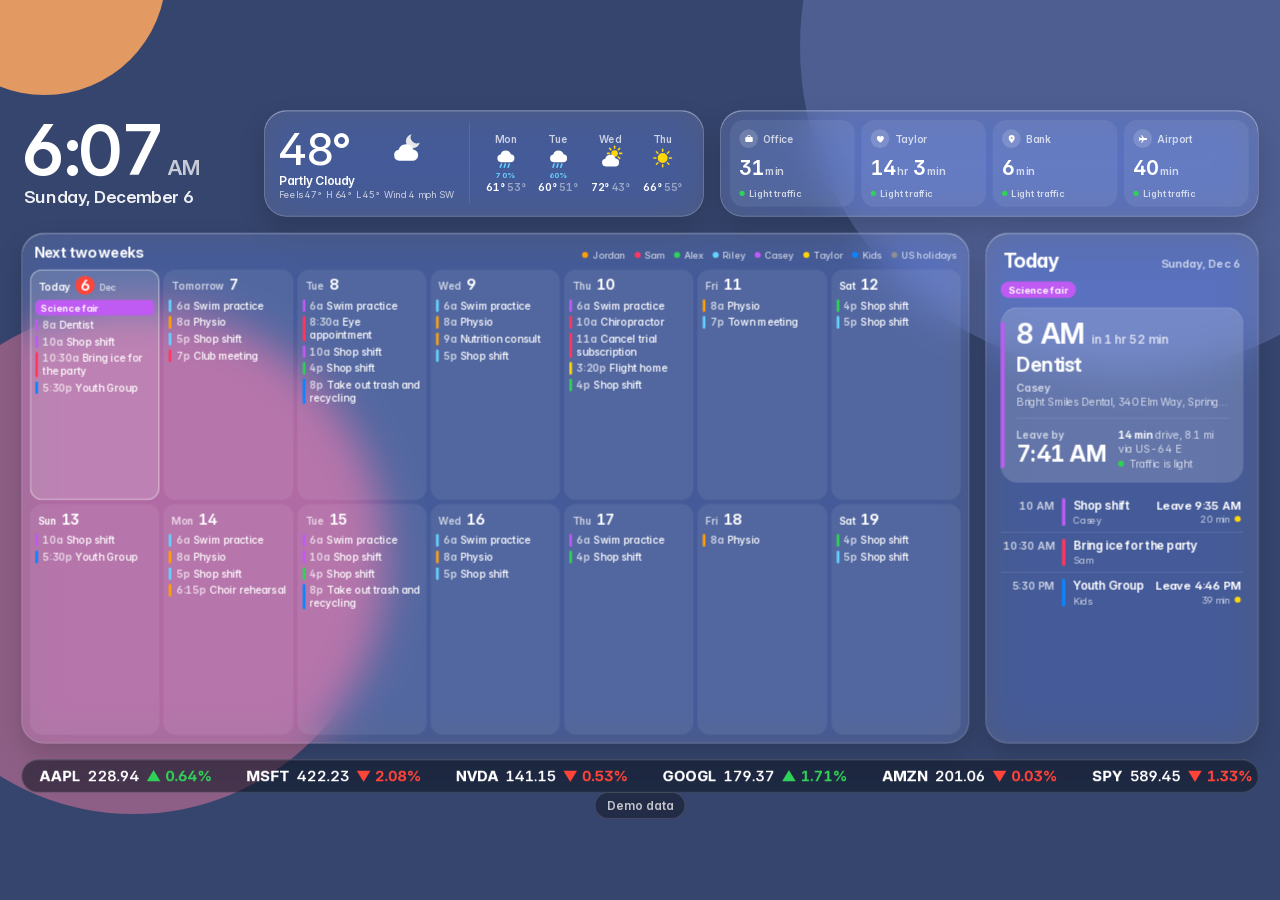
==== web/index.html @ 5ccfbdea "Add the family dashboard: server, TV page, settings site and Pi installer A calendar-first TV dashbo" ====
<!DOCTYPE html>
<html lang="en">
<head>
  <meta charset="utf-8">
  <meta name="viewport" content="width=device-width, initial-scale=1">
  <meta name="color-scheme" content="dark">
  <title>Family Dashboard</title>
  <link rel="preload" href="fonts/Inter.woff2" as="font" type="font/woff2" crossorigin>
  <link rel="stylesheet" href="styles.css">
</head>
<body class="booting">
  <div class="photo" aria-hidden="true"></div>
  <div class="photo" aria-hidden="true"></div>
  <div class="sky" aria-hidden="true">
    <div class="orb orb-b"></div>
    <div class="orb orb-a"></div>
    <div class="orb orb-c"></div>
  </div>

  <main class="stage" id="stage">
    <section class="clock" aria-label="Date and time">
      <div class="clock-time" id="clock-time"></div>
      <div class="clock-date" id="clock-date"></div>
    </section>

    <section class="glass weather" id="weather" aria-label="Weather"></section>

    <section class="glass drive" id="drive" aria-label="Drive times"></section>

    <section class="glass calendar" aria-label="Next two weeks">
      <div class="cal-top">
        <h2>Next two weeks</h2>
        <div class="legend" id="legend"></div>
      </div>
      <div class="cal-grid" id="cal-grid"></div>
    </section>

    <section class="glass focus" id="focus" aria-label="Day at a glance"></section>

    <section class="ticker" id="ticker" aria-label="Stock prices"></section>
  </main>

  <div class="status" id="status" aria-live="polite"></div>
  <div class="dim" aria-hidden="true"></div>

  <script src="config.js"></script>
  <script src="icons.js"></script>
  <script src="demo.js"></script>
  <script src="app.js"></script>
</body>
</html>
---- web/styles.css ----
/* Family Dashboard — liquid glass, no gradients.
   Fixed 1920×1080 stage, scaled to fit any display. The calendar leads. */

@font-face {
  font-family: "Inter Dashboard";
  src: url("fonts/Inter.woff2") format("woff2");
  font-weight: 100 900;
  font-display: block;
}

:root {
  /* Sky: set at runtime by app.js (these are the night values) */
  --sky: #0B1626;
  --orb-a: #1A3259;
  --orb-b: #132A47;
  --orb-c: #33496E;

  --glass-fill: rgba(255, 255, 255, 0.12);
  --glass-edge: rgba(255, 255, 255, 0.24);
  --glass-spec: rgba(255, 255, 255, 0.5);
  --glass-blur: 30px;
  --well: rgba(255, 255, 255, 0.07);
  --well-strong: rgba(255, 255, 255, 0.16);

  --ink: #FFFFFF;
  --ink-2: rgba(255, 255, 255, 0.72);
  --ink-3: rgba(255, 255, 255, 0.46);
  --hair: rgba(255, 255, 255, 0.14);

  --green: #30D158;
  --yellow: #FFD60A;
  --orange: #FF9F0A;
  --red: #FF453A;
  --teal: #64D2FF;

  --r-card: 34px;
  --r-inner: 20px;
  --r-chip: 12px;

  --font: -apple-system, BlinkMacSystemFont, "SF Pro Display", "SF Pro Text",
          "Inter Dashboard", "Helvetica Neue", Arial, sans-serif;
}

* { box-sizing: border-box; margin: 0; padding: 0; }

html, body {
  width: 100%;
  height: 100%;
  overflow: hidden;
  background: var(--sky);
  color: var(--ink);
  font-family: var(--font);
  -webkit-font-smoothing: antialiased;
  font-feature-settings: "cv11", "ss01";
  cursor: none;
  /* No background fade: a 90 s colour transition repaints the whole screen every frame
     (12 fps on a Pi 4 for the first minute and a half). The sky changes in steps instead. */
}

body.show-cursor { cursor: default; }
body.booting, body.booting .orb { transition: none; }

h2 { font: inherit; }

/* ---------- Light appearance: sunrise to sunset ---------- */

body.light {
  --glass-fill: rgba(255, 255, 255, 0.52);
  --glass-edge: rgba(255, 255, 255, 0.75);
  --glass-spec: rgba(255, 255, 255, 0.95);
  --well: rgba(255, 255, 255, 0.5);
  --well-strong: rgba(255, 255, 255, 0.82);
  --ink: #1C1C1E;
  --ink-2: rgba(60, 60, 67, 0.82);
  --ink-3: rgba(60, 60, 67, 0.55);
  --hair: rgba(60, 60, 67, 0.16);
  --green: #248A3D;
  --yellow: #B25000;
  --orange: #C93400;
  --red: #D70015;
  --teal: #0071A4;
  --wx-cloud: #A9B1BC;
  --wx-cloud-dim: #C8CDD4;
}
body.light .glass { box-shadow: inset 0 1px 0 var(--glass-spec), 0 18px 40px rgba(31, 52, 84, 0.12); }
body.light .chip { background: rgba(255, 255, 255, 0.7); }
body.light .day.today { box-shadow: inset 0 0 0 1.5px rgba(0, 0, 0, 0.22); }
body.light .day.today .day-head .n, body.light .chip-ev:not(.light), body.light .ev.allday:not(.light) { color: #FFFFFF; }

.wx .wc { fill: var(--wx-cloud, #FFFFFF); }
.wx .wd { fill: var(--wx-cloud-dim, #D1D1D6); }
.wx .ws { stroke: var(--wx-cloud, #FFFFFF); }
.wx .wsd { stroke: var(--wx-cloud-dim, #D1D1D6); }

/* ---------- Family photo background ---------- */

.photo { position: fixed; inset: 0; background: center / cover no-repeat; opacity: 0; transition: opacity 2s ease; display: none; }
body.photos .photo { display: block; }
.photo.on { opacity: 1; }
.photo::after { content: ""; position: absolute; inset: 0; background: rgba(0, 0, 0, var(--photo-dim, 0.3)); }
body.light .photo::after { background: rgba(255, 255, 255, calc(var(--photo-dim, 0.3) * 0.75)); }
body.bg-custom .sky { display: none; }
body.photos .sky { display: none; }
body.lite .photo { transition: none; }
/* Without blur the glass needs more body to stay readable over a busy photo */
body.lite.photos .glass { background: rgba(22, 26, 34, 0.66); }
body.lite.photos.light .glass { background: rgba(255, 255, 255, 0.78); }
body.photos .clock { text-shadow: 0 2px 12px rgba(0, 0, 0, 0.35); }
body.photos.light .clock { text-shadow: 0 1px 10px rgba(255, 255, 255, 0.6); }

/* ---------- Sky ---------- */

.sky { position: fixed; inset: 0; overflow: hidden; pointer-events: none; }

.orb {
  position: absolute;
  border-radius: 50%;
  transition: background-color 90s linear;
  will-change: transform;
}

/* Sized in vw so the sky composition follows the scaled stage */
.orb-a { width: 39.6vw; height: 39.6vw; left: -9.4vw; top: 24vw; background: var(--orb-a); animation: drift-a 180s ease-in-out infinite alternate; }
.orb-b { width: 51vw; height: 51vw; right: -13.5vw; top: -21.9vw; background: var(--orb-b); animation: drift-b 240s ease-in-out infinite alternate; }
.orb-c { width: 19vw; height: 19vw; left: -6vw; top: -11.6vw; background: var(--orb-c); animation: drift-c 150s ease-in-out infinite alternate; }

@keyframes drift-a { to { transform: translate(7.3vw, -4.7vw); } }
@keyframes drift-b { to { transform: translate(-6.3vw, 5.7vw); } }
@keyframes drift-c { to { transform: translate(3.6vw, -0.6vw); } }

/* ---------- Stage ---------- */

.stage {
  position: absolute;
  left: 50%;
  top: 50%;
  width: 1920px;
  height: 1080px;
  padding: 30px 32px 34px;
  display: grid;
  /* Clock, weather, drive (cols 3-4) on top; the calendar (cols 1-3) gets most of the width */
  grid-template-columns: 340px 660px 374px 410px;
  grid-template-rows: 168px 1fr;
  gap: 24px;
}

body.has-ticker .stage { grid-template-rows: 160px 1fr 50px; padding-bottom: 26px; }

/* Free layout (Settings → Layout): each widget is placed by its own left/top/width/height */
body.free .stage { display: block; }

.glass {
  position: relative;
  background: var(--glass-fill);
  -webkit-backdrop-filter: blur(var(--glass-blur)) saturate(170%);
  backdrop-filter: blur(var(--glass-blur)) saturate(170%);
  border: 1px solid var(--glass-edge);
  border-radius: var(--r-card);
  box-shadow: inset 0 1px 0 var(--glass-spec), inset 0 -1px 0 rgba(255, 255, 255, 0.06), 0 18px 40px rgba(0, 0, 0, 0.16);
  min-width: 0;
  min-height: 0;
}

@supports (corner-shape: squircle) {
  .glass { corner-shape: squircle; border-radius: 52px; }
  .day, .next, .tile { corner-shape: squircle; }
  .day { border-radius: 28px; }
  .next { border-radius: 36px; }
  .tile { border-radius: 30px; }
}

.note { font-size: 17px; line-height: 1.4; color: var(--ink-2); padding: 4px 2px; max-width: 46ch; }

/* ---------- Clock ---------- */

.clock { grid-column: 1; grid-row: 1; display: flex; flex-direction: column; justify-content: center; padding-left: 4px; }

.clock-time {
  font-size: 104px;
  font-weight: 600;
  line-height: 0.88;
  letter-spacing: -0.045em;
  font-variant-numeric: tabular-nums;
  margin-left: -4px;
  white-space: nowrap;
}

.clock-time .ampm { font-size: 32px; letter-spacing: 0; margin-left: 8px; color: var(--ink-2); }
.clock-date { font-size: 26px; font-weight: 600; margin-top: 10px; opacity: 0.92; }

/* ---------- Weather ---------- */

.weather {
  grid-column: 2;
  grid-row: 1;
  padding: 18px 22px;
  display: grid;
  grid-template-columns: auto 1fr;
  gap: 22px;
  align-items: center;
}

.now { display: grid; grid-template-columns: auto auto; column-gap: 10px; align-items: center; }
.now .wx { width: 48px; height: 48px; }
.now-temp { font-size: 66px; font-weight: 500; letter-spacing: -0.04em; line-height: 1; font-variant-numeric: tabular-nums; }
.now-text { grid-column: 1 / -1; display: flex; flex-direction: column; gap: 2px; margin-top: 4px; }
.now-cond { font-size: 18px; font-weight: 600; white-space: nowrap; }
.now-sub { font-size: 14px; color: var(--ink-2); white-space: nowrap; font-variant-numeric: tabular-nums; }

.days {
  display: grid;
  grid-template-columns: repeat(4, 1fr);
  border-left: 1px solid var(--hair);
  padding-left: 14px;
  height: 100%;
}

.fday { display: flex; flex-direction: column; align-items: center; justify-content: center; gap: 2px; font-variant-numeric: tabular-nums; }
.fday-name { font-size: 15px; font-weight: 600; color: var(--ink-2); }
.fday .wx { width: 34px; height: 34px; }
.fday-pop { font-size: 11.5px; font-weight: 700; color: var(--teal); height: 13px; }
.fday-t { font-size: 16px; font-weight: 600; }
.fday-t span { color: var(--ink-3); margin-left: 4px; }

/* ---------- Drive ---------- */

.drive {
  grid-column: 3 / span 2;
  grid-row: 1;
  padding: 14px;
  display: grid;
  grid-template-columns: repeat(4, 1fr);
  gap: 10px;
}

.drive .note { grid-column: 1 / -1; align-self: center; padding: 0 10px; }

.tile {
  background: var(--well);
  border-radius: var(--r-inner);
  padding: 14px 14px 12px;
  display: flex;
  flex-direction: column;
  justify-content: space-between;
  min-width: 0;
}

.tile-head { display: flex; align-items: center; gap: 8px; min-width: 0; }
.tile-icon { width: 28px; height: 28px; flex: none; border-radius: 50%; display: grid; place-items: center; background: rgba(255, 255, 255, 0.16); }
.tile-icon svg { width: 15px; height: 15px; }
.tile-name { font-size: 15px; font-weight: 600; color: var(--ink-2); white-space: nowrap; overflow: hidden; text-overflow: ellipsis; }
.tile-mins { font-size: 30px; font-weight: 650; letter-spacing: -0.02em; font-variant-numeric: tabular-nums; white-space: nowrap; line-height: 1.1; }
.tile-mins small { font-size: 16px; font-weight: 600; color: var(--ink-2); margin-left: 2px; letter-spacing: 0; }
.tile-delay { font-size: 13.5px; font-weight: 600; color: var(--ink-2); display: flex; align-items: center; gap: 6px; white-space: nowrap; overflow: hidden; }
.tile-delay::before { content: ""; width: 8px; height: 8px; border-radius: 50%; flex: none; background: var(--dot, var(--green)); }

/* ---------- Calendar ---------- */

.calendar {
  grid-column: 1 / span 3;
  grid-row: 2;
  padding: 16px 12px 12px;
  display: flex;
  flex-direction: column;
}

.cal-top { display: flex; align-items: baseline; justify-content: space-between; gap: 24px; padding: 0 6px 12px; }
.cal-top h2 { font-size: 22px; font-weight: 650; letter-spacing: -0.01em; white-space: nowrap; }

.legend { display: flex; flex-wrap: wrap; justify-content: flex-end; gap: 4px 14px; font-size: 14px; font-weight: 500; color: var(--ink-2); overflow: hidden; max-height: 40px; }
.legend span { display: inline-flex; align-items: center; gap: 6px; white-space: nowrap; }
.legend i { width: 9px; height: 9px; border-radius: 50%; background: var(--c); }

.cal-grid { flex: 1; display: grid; grid-template-columns: repeat(7, minmax(0, 1fr)); grid-template-rows: repeat(2, minmax(0, 1fr)); gap: 6px; min-height: 0; }

.day {
  background: var(--well);
  border-radius: 18px;
  padding: 10px 8px 8px;
  display: flex;
  flex-direction: column;
  gap: 4px;
  min-height: 0;
  overflow: hidden;
}

.day.today { background: var(--well-strong); box-shadow: inset 0 0 0 1.5px rgba(255, 255, 255, 0.5); }
.day.weekend .day-head .dow { color: var(--ink); }

.day-head { display: flex; align-items: baseline; gap: 7px; padding: 0 4px 4px; white-space: nowrap; }
.day-head .dow { font-size: 15px; font-weight: 600; color: var(--ink-2); }
.day-head .n { font-size: 22px; font-weight: 650; font-variant-numeric: tabular-nums; }
.day.today .day-head .n { color: var(--ink); background: var(--red); border-radius: 14px; padding: 0 8px; line-height: 28px; }
.day-head .mo { font-size: 13px; font-weight: 600; color: var(--ink-2); }

.ev { display: grid; grid-template-columns: 4px 1fr; column-gap: 7px; font-size: 15.5px; line-height: 19px; min-width: 0; padding: 1px 0; }
.ev .bar { border-radius: 2px; background: var(--paint, var(--c)); }
.ev .txt { min-width: 0; display: -webkit-box; -webkit-line-clamp: 2; -webkit-box-orient: vertical; overflow: hidden; }
.ev .tm { color: var(--ink-2); font-weight: 600; font-variant-numeric: tabular-nums; margin-right: 5px; }
.ev .ti { font-weight: 500; }
.ev.done { opacity: 0.42; }

.ev.allday { display: block; background: var(--paint, var(--c)); border-radius: 7px; padding: 2px 8px; font-size: 14px; font-weight: 650; line-height: 19px; white-space: nowrap; overflow: hidden; text-overflow: ellipsis; color: #FFFFFF; }
.ev.allday.light { color: #1C1C1E; }

.more { font-size: 13.5px; font-weight: 600; color: var(--ink-2); padding: 0 11px; }

/* ---------- Focus ---------- */

.focus { grid-column: 4; grid-row: 2; padding: 22px 22px 18px; display: flex; flex-direction: column; gap: 14px; overflow: hidden; }

.focus-head { display: flex; align-items: baseline; justify-content: space-between; padding: 0 4px; }
.focus-head h2 { font-size: 30px; font-weight: 700; letter-spacing: -0.02em; }
.focus-head .sub { font-size: 17px; font-weight: 600; color: var(--ink-2); }

.chips { display: flex; flex-wrap: wrap; gap: 6px; }
.chip-ev { background: var(--paint, var(--c)); border-radius: 999px; padding: 4px 12px; font-size: 14.5px; font-weight: 650; max-width: 100%; white-space: nowrap; overflow: hidden; text-overflow: ellipsis; }
.chip-ev.light { color: #1C1C1E; }

.next {
  background: var(--well-strong);
  border-radius: 26px;
  padding: 18px 20px 18px 24px;
  position: relative;
  box-shadow: inset 0 1px 0 rgba(255, 255, 255, 0.28);
}

.next::before { content: ""; position: absolute; left: 0; top: 22px; bottom: 22px; width: 6px; border-radius: 0 4px 4px 0; background: var(--paint, var(--c)); }

.next-when { display: flex; align-items: baseline; gap: 12px; font-variant-numeric: tabular-nums; }
.next-time { font-size: 42px; font-weight: 650; letter-spacing: -0.03em; line-height: 1; }
.next-in { font-size: 18px; font-weight: 600; color: var(--ink-2); }
.next-title { font-size: 30px; font-weight: 650; line-height: 1.12; letter-spacing: -0.015em; margin-top: 10px; overflow-wrap: break-word; display: -webkit-box; -webkit-line-clamp: 2; -webkit-box-orient: vertical; overflow: hidden; }
.next-who { font-size: 16px; font-weight: 600; color: var(--ink-2); margin-top: 6px; }
.next-where { font-size: 16px; color: var(--ink-2); margin-top: 2px; white-space: nowrap; overflow: hidden; text-overflow: ellipsis; }

.leave { margin-top: 14px; padding-top: 14px; border-top: 1px solid var(--hair); display: grid; grid-template-columns: auto 1fr; gap: 4px 18px; align-items: baseline; }
.leave-by { font-size: 15px; font-weight: 600; color: var(--ink-2); }
.leave-by b { display: block; font-size: 34px; font-weight: 700; color: var(--ink); letter-spacing: -0.02em; font-variant-numeric: tabular-nums; line-height: 1.1; }
.leave-by.now b { color: var(--red); }
.leave-info { font-size: 16px; line-height: 1.35; color: var(--ink-2); font-variant-numeric: tabular-nums; }
.leave-info strong { color: var(--ink); font-weight: 650; }
.traffic { display: flex; align-items: center; gap: 7px; }
.traffic::before { content: ""; width: 9px; height: 9px; border-radius: 50%; flex: none; background: var(--dot, var(--green)); }

.agenda { flex: 1; min-height: 0; overflow: hidden; display: flex; flex-direction: column; }
.row { display: grid; grid-template-columns: 76px 5px minmax(0, 1fr) auto; column-gap: 12px; padding: 9px 4px; border-top: 1px solid var(--hair); align-items: start; }
.row:first-child { border-top: 0; }
.row .t { font-size: 16px; font-weight: 600; color: var(--ink-2); text-align: right; font-variant-numeric: tabular-nums; padding-top: 1px; white-space: nowrap; }
.row .bar { align-self: stretch; border-radius: 3px; background: var(--paint, var(--c)); }
.row .ti { font-size: 18px; font-weight: 600; line-height: 1.25; overflow-wrap: break-word; }
.row .meta { font-size: 14px; color: var(--ink-2); margin-top: 2px; white-space: nowrap; overflow: hidden; text-overflow: ellipsis; }
.row.past { opacity: 0.42; }
.lv { text-align: right; display: flex; flex-direction: column; align-items: flex-end; gap: 2px; white-space: nowrap; font-variant-numeric: tabular-nums; padding-top: 1px; }
.lv b { font-size: 17px; font-weight: 650; }
.lv .traffic { font-size: 14px; color: var(--ink-2); flex-direction: row-reverse; }
.lv.late b { color: var(--red); }
.row.now .t { color: var(--yellow); }

.empty { font-size: 20px; font-weight: 600; color: var(--ink-2); padding: 8px 4px; line-height: 1.35; }

/* ---------- Stock ticker ---------- */

/* No glass blur and no mask here: the strip moves every frame, and on a Pi
   anything blurred or masked around it would be redrawn every frame too. The
   track is its own layer that the GPU just slides. */
.ticker { display: none; grid-column: 1 / -1; grid-row: 3; position: relative; overflow: hidden; align-items: center;
  border-radius: 25px; background: var(--ticker-bg, rgba(10, 18, 30, 0.55)); border: 1px solid var(--glass-edge); contain: strict; }
body.light .ticker { --ticker-bg: rgba(255, 255, 255, 0.6); }
@supports (corner-shape: squircle) { .ticker { corner-shape: squircle; border-radius: 40px; } }
body.has-ticker .ticker { display: flex; }
.tk-track { display: flex; width: max-content; animation: tk-slide 60s linear infinite; will-change: transform; transform: translate3d(0, 0, 0); backface-visibility: hidden; }
/* A short list is spread evenly over a bar-wide strip, so the bar always looks full */
.tk-strip { display: flex; flex: none; justify-content: space-around; }
@keyframes tk-slide { from { transform: translate3d(0, 0, 0); } to { transform: translate3d(-50%, 0, 0); } }
.tk { display: inline-flex; align-items: baseline; gap: 10px; padding: 0 26px; font-size: 22px; font-weight: 600; white-space: nowrap; font-variant-numeric: tabular-nums; }
.tk b { font-weight: 750; letter-spacing: 0.02em; }
.tk .pc { font-weight: 700; }
.tk.up .pc { color: var(--green); }
.tk.down .pc { color: var(--red); }
.tk.flat .pc { color: var(--ink-2); }
.tk-note { padding: 0 24px; font-size: 17px; font-weight: 600; color: var(--ink-2); white-space: nowrap; }

/* ---------- Status, night ---------- */

body.has-ticker .status { bottom: 9vh; }
.status { position: fixed; left: 50%; bottom: 8px; transform: translateX(-50%); display: flex; gap: 8px; z-index: 5; pointer-events: none; }
.chip { font-size: 12px; font-weight: 600; padding: 5px 11px; border-radius: 999px; background: rgba(0, 0, 0, 0.36); color: var(--ink-2); border: 1px solid var(--hair); white-space: nowrap; }
.chip.warn { color: var(--yellow); }

/* Hidden (not just transparent) by day, so the GPU doesn't blend a full-screen layer every frame */
.dim { position: fixed; inset: 0; background: #000000; opacity: 0; pointer-events: none; z-index: 10;
  visibility: hidden; transition: opacity 30s linear, visibility 0s linear 30s; }
body.night .dim { opacity: var(--night-dim, 0.6); visibility: visible; transition: opacity 30s linear, visibility 0s; }

.wx { display: block; overflow: visible; }

/* ---------- Lite mode (boards with 1 GB or less): no blur, no moving layers ---------- */

body.lite .glass { -webkit-backdrop-filter: none; backdrop-filter: none; background: rgba(255, 255, 255, 0.11); box-shadow: inset 0 1px 0 var(--glass-spec); }
body.lite .orb, body.lite .sky { display: none; }
body.lite { transition: none; }

@media (prefers-reduced-motion: reduce) { .orb { animation: none; } }
body.light .tile-icon { background: rgba(60, 60, 67, 0.55); }
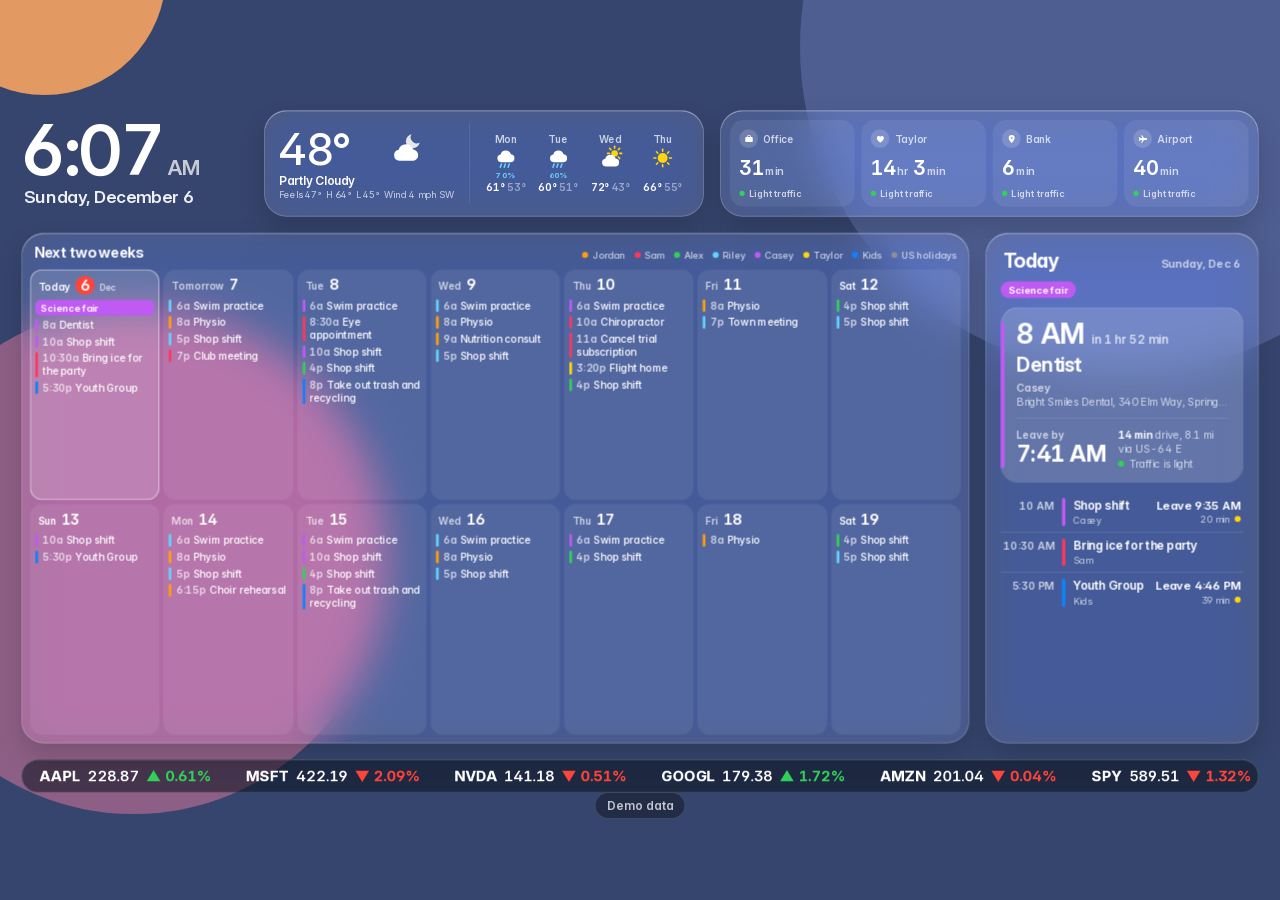
==== commit fa5bea90: "Switch stock prices to Yahoo Finance and add the Home Assistant connection Stocks: prices and name s" ====
--- a/web/index.html
+++ b/web/index.html
@@ -37,7 +37,13 @@
 
     <section class="glass focus" id="focus" aria-label="Day at a glance"></section>
 
+    <section class="glass home" id="home" aria-label="Home status"></section>
+
+    <section class="glass camera" id="camera" aria-label="Camera"><img alt=""><div class="cam-name"></div></section>
+
     <section class="ticker" id="ticker" aria-label="Stock prices"></section>
+
+    <div class="cam-popup" id="cam-popup" hidden><img alt=""><div class="pop-name"></div></div>
   </main>
 
   <div class="status" id="status" aria-live="polite"></div>
--- a/web/styles.css
+++ b/web/styles.css
@@ -381,6 +381,30 @@
 .tk.flat .pc { color: var(--ink-2); }
 .tk-note { padding: 0 24px; font-size: 17px; font-weight: 600; color: var(--ink-2); white-space: nowrap; }
 
+/* ---------- Home Assistant: status tiles, camera tile, motion pop-up ---------- */
+
+/* Both stay out of the built-in arrangement; the layout turns them on */
+.home { display: none; flex-wrap: wrap; align-content: center; align-items: center; gap: 8px 10px; padding: 8px 16px; overflow: hidden; border-radius: 30px; }
+.camera { display: none; position: relative; overflow: hidden; padding: 0; background: #000; }
+.camera img, .cam-popup img { width: 100%; height: 100%; display: block; background: #000; }
+.camera img { object-fit: cover; }
+.camera img.broken, .cam-popup img.broken { opacity: 0.35; }
+.cam-name, .pop-name { position: absolute; left: 12px; bottom: 10px; padding: 3px 12px; border-radius: 999px; background: rgba(0, 0, 0, 0.55); color: #FFFFFF; font-size: 16px; font-weight: 650; }
+.hsum { display: flex; align-items: center; gap: 8px; padding-right: 10px; font-size: 19px; font-weight: 700; }
+.hs { display: inline-flex; align-items: center; gap: 8px; padding: 6px 14px 6px 10px; border-radius: 999px; background: var(--well); font-size: 16px; white-space: nowrap; }
+.hs b { font-weight: 650; }
+.hs span { font-weight: 650; }
+.hs.good span, .hsum.good { color: var(--green); }
+.hs.warn span, .hsum.warn { color: var(--yellow); }
+.hs.bad span, .hsum.bad { color: var(--red); }
+.hs.neutral span { color: var(--ink-2); }
+.hs.bad { background: rgba(255, 69, 58, 0.16); box-shadow: inset 0 0 0 1.5px var(--red); }
+.hi { width: 20px; height: 20px; flex: none; fill: none; stroke: currentColor; stroke-width: 2; stroke-linecap: round; stroke-linejoin: round; }
+.cam-popup { position: absolute; left: 240px; top: 110px; width: 1440px; height: 860px; z-index: 60; border-radius: 34px; overflow: hidden; background: #000;
+  border: 2px solid rgba(255, 255, 255, 0.35); box-shadow: 0 30px 80px rgba(0, 0, 0, 0.6); }
+.cam-popup img { object-fit: contain; }
+.pop-name { left: 28px; top: 22px; bottom: auto; padding: 6px 18px; font-size: 28px; }
+
 /* ---------- Status, night ---------- */
 
 body.has-ticker .status { bottom: 9vh; }
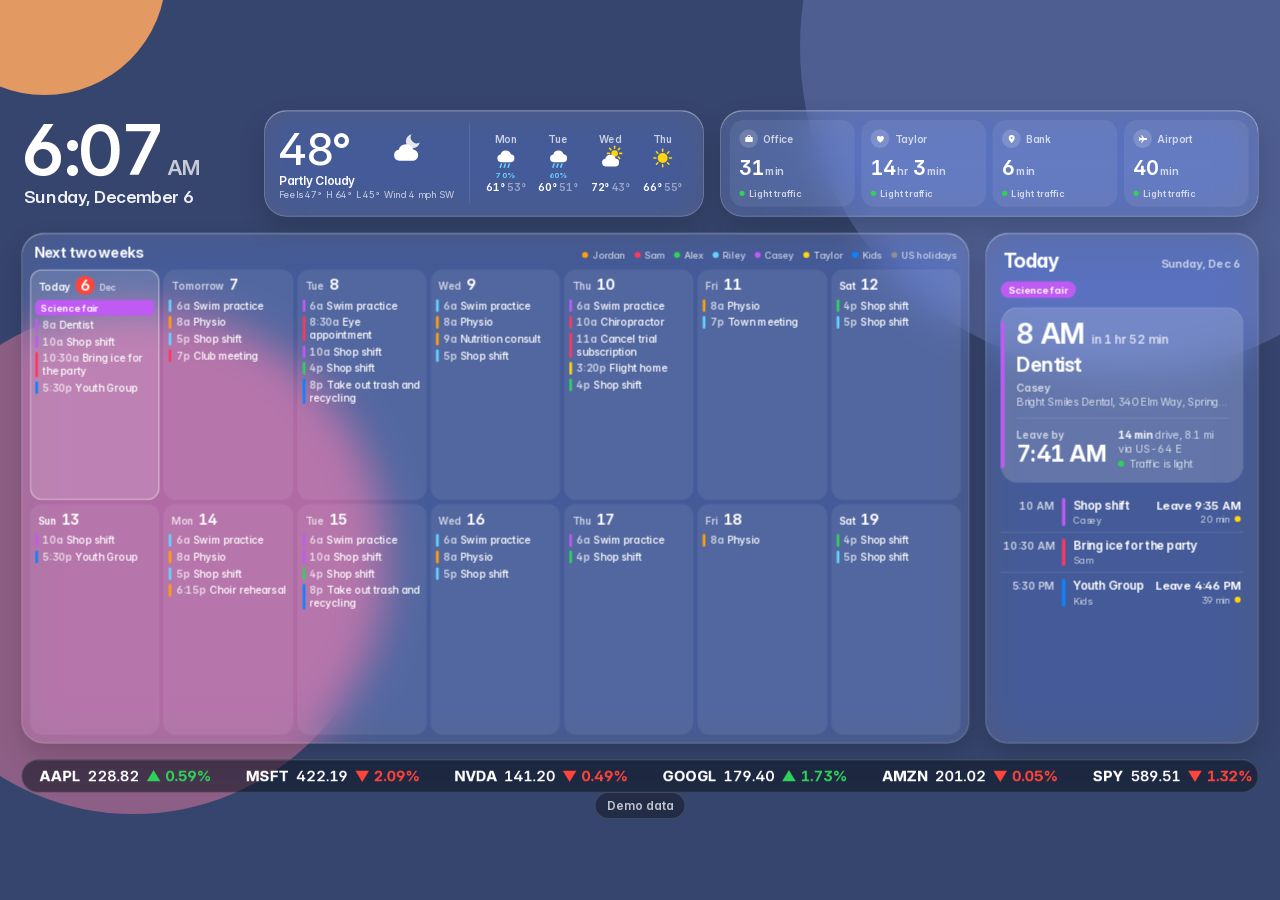
==== commit 0f40cb77: "Home Assistant: wider device list, status fixes, 4-camera wall - Offer every light, switch, climate," ====
--- a/web/index.html
+++ b/web/index.html
@@ -40,6 +40,7 @@
     <section class="glass home" id="home" aria-label="Home status"></section>
 
     <section class="glass camera" id="camera" aria-label="Camera"><img alt=""><div class="cam-name"></div></section>
+    <section class="glass camwall" id="camwall" aria-label="Cameras"><div class="wall-cell empty"><img alt=""><div class="cam-name"></div></div><div class="wall-cell empty"><img alt=""><div class="cam-name"></div></div><div class="wall-cell empty"><img alt=""><div class="cam-name"></div></div><div class="wall-cell empty"><img alt=""><div class="cam-name"></div></div></section>
 
     <section class="ticker" id="ticker" aria-label="Stock prices"></section>
 
--- a/web/styles.css
+++ b/web/styles.css
@@ -386,6 +386,13 @@
 /* Both stay out of the built-in arrangement; the layout turns them on */
 .home { display: none; flex-wrap: wrap; align-content: center; align-items: center; gap: 8px 10px; padding: 8px 16px; overflow: hidden; border-radius: 30px; }
 .camera { display: none; position: relative; overflow: hidden; padding: 0; background: #000; }
+.camwall { display: none; grid-template-columns: 1fr 1fr; grid-template-rows: 1fr 1fr; gap: 4px; padding: 4px; overflow: hidden; background: #000; }
+.wall-cell { position: relative; overflow: hidden; border-radius: 10px; background: #111; min-height: 0; }
+.wall-cell.empty { visibility: hidden; }
+.wall-cell img { width: 100%; height: 100%; object-fit: cover; display: block; }
+.wall-cell img.broken { opacity: 0.35; }
+.wall-cell.moving { outline: 3px solid #FFB020; outline-offset: -3px; }
+.wall-cell .cam-name { left: 8px; bottom: 6px; padding: 2px 9px; font-size: 14px; }
 .camera img, .cam-popup img { width: 100%; height: 100%; display: block; background: #000; }
 .camera img { object-fit: cover; }
 .camera img.broken, .cam-popup img.broken { opacity: 0.35; }
